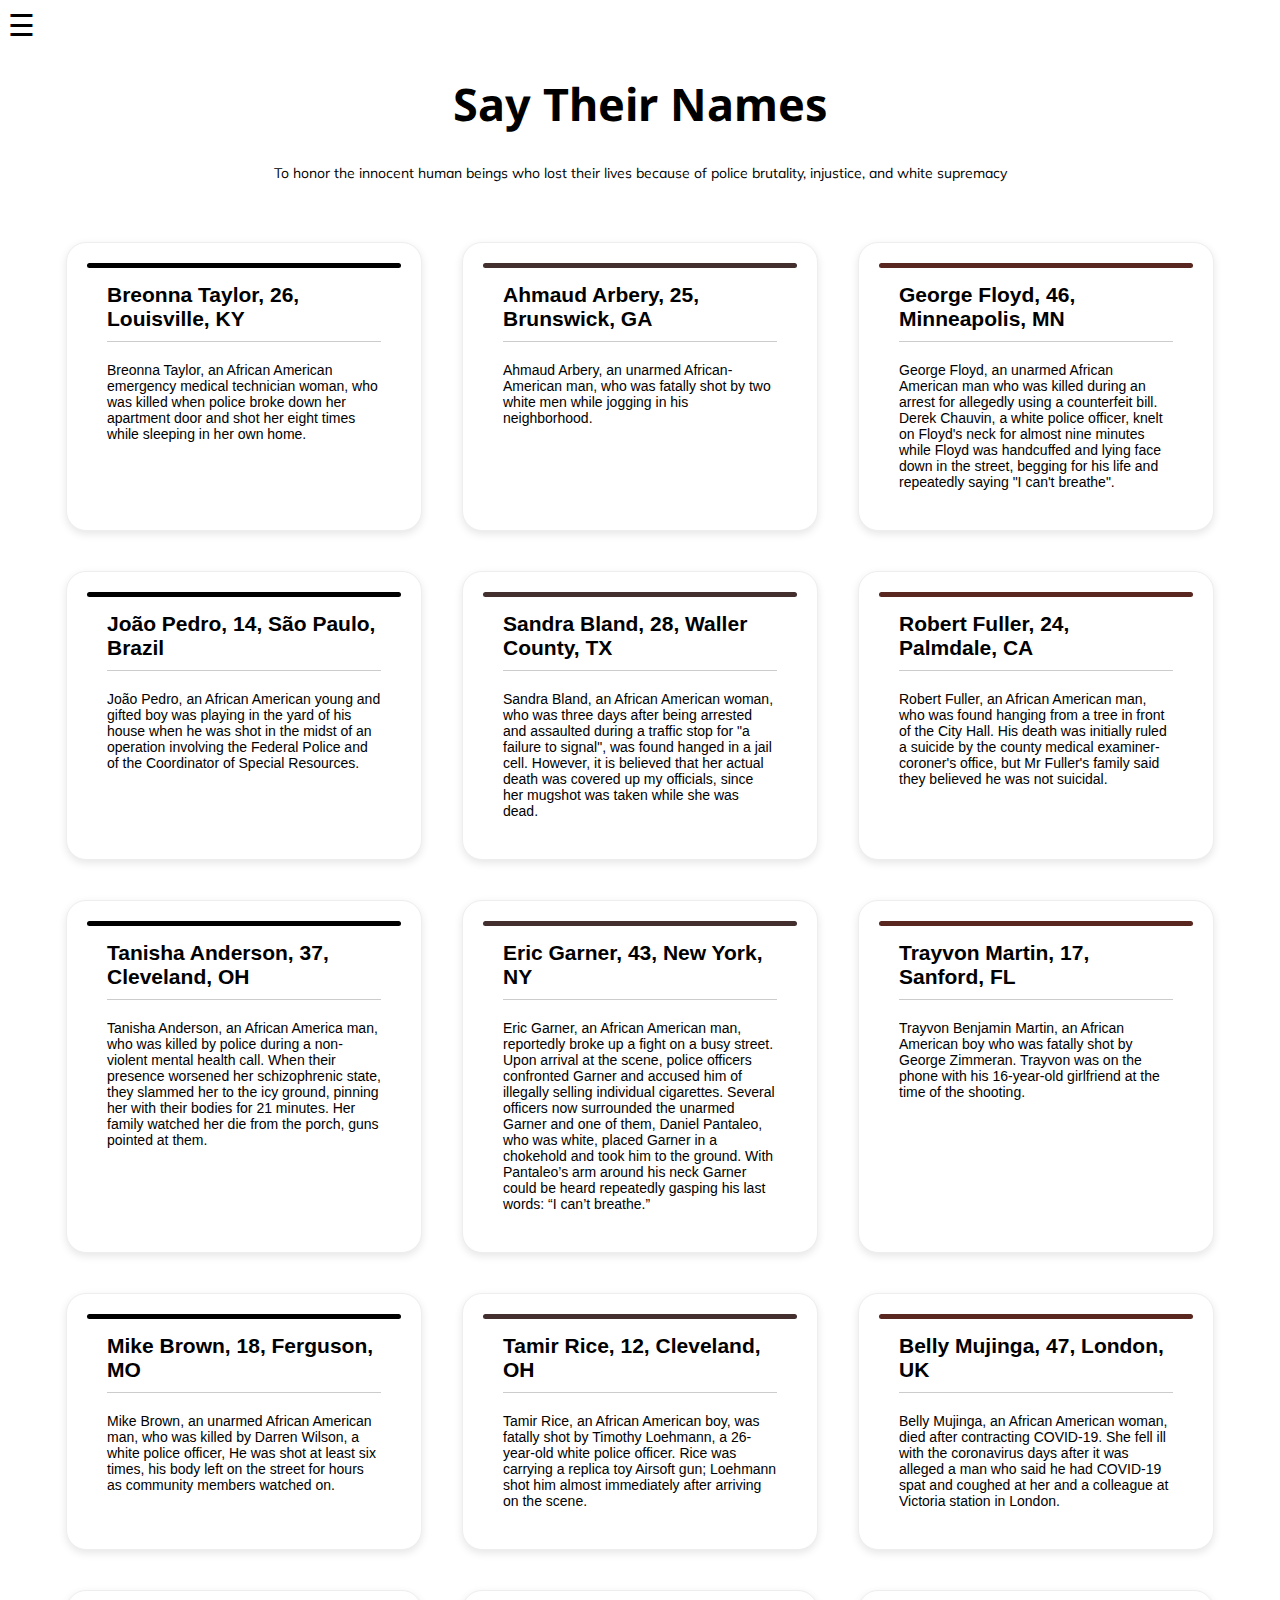
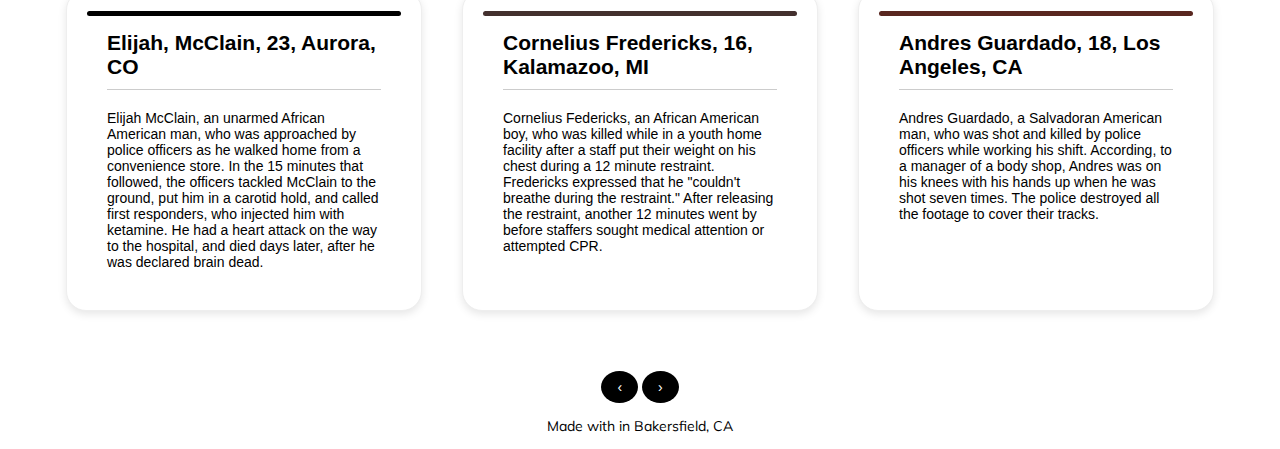
==== index.html @ b1ac7a6e "testing..." ====
<!DOCTYPE html>
<html>

<head>
  <meta charset="utf-8">
  <meta name="viewport" content="width=device-width">
  <meta name="viewport" content="width=device-width; initial-scale=1.0; maximum-scale=1.0; user-scalable=0;" />
  <meta name="viewport" content="width=device-width, initial-scale=1"> 
  <meta name="apple-mobile-web-app-capable" content="yes" />
  <link rel="icon" href="https://pluspng.com/img-png/circle-png-circle-png-hd-1600.png" type="image/png" sizes="16x16">
  <title>Say Their Names</title>
  <script src="script.js"></script>
  <link href="style.css" rel="stylesheet" type="text/css" />
  <link rel="stylesheet" href="https://cdnjs.cloudflare.com/ajax/libs/font-awesome/4.7.0/css/font-awesome.min.css">
  <link href="https://fonts.googleapis.com/css2?family=Noto+Sans:wght@700&display=swap" rel="stylesheet">
  <link href="https://fonts.googleapis.com/css2?family=Muli:wght@200&family=Noto+Sans&display=swap" rel="stylesheet">
  <link rel="stylesheet" type="text/css" href="//code.ionicframework.com/ionicons/2.0.1/css/ionicons.min.css" />
</head>

<body>
  <div id="mySidenav" class="sidenav">
    <a href="javascript:void(0)" class="closebtn" onclick="closeNav()">&times;</a>
    <a href="https://saytheirnames.in/index.html">Home</a>
    <a href="https://saytheirnames.in/education.html">Educational Resources</a>
    <a href="https://saytheirnames.in/social.html">Social Resources</a>
    <a href="https://saytheirnames.in/stickynote.html">How are you making a difference?</a>
  </div>

  <span style="font-size:30px;cursor:pointer" onclick="openNav()">&#9776; </span>

  <h1 id="title">Say Their Names</h1>
  <p id="description">To honor the innocent human beings who lost their lives because of police brutality, injustice, and white supremacy
  </p>

  <div class="main-container">
    <div class="card black">
      <h2>Breonna Taylor, 26, Louisville, KY</h2>
      <p>Breonna Taylor, an African American emergency medical technician woman, who was killed when police broke down her apartment door and shot her eight times while sleeping in her own home.</p>
    </div>
    <div class="card olive">
      <h2>Ahmaud Arbery, 25, Brunswick, GA</h2>
      <p>Ahmaud Arbery, an unarmed African-American man, who was fatally shot by two white men while jogging in his neighborhood.</p>
    </div>
    <div class="card sienna">
      <h2>George Floyd, 46, Minneapolis, MN</h2>
      <p>George Floyd, an unarmed African American man who was killed during an arrest for allegedly using a counterfeit bill. Derek Chauvin, a white police officer, knelt on Floyd's neck for almost nine minutes while Floyd was handcuffed and lying face down in the street, begging for his life and repeatedly saying "I can't breathe". </p>
    </div>
    <div class="card black">
      <h2>João Pedro, 14, São Paulo, Brazil</h2>
      <p>João Pedro, an African American young and gifted boy was playing in the yard of his house when he was shot in the midst of an operation involving the Federal Police and of the Coordinator of Special Resources.</p>
    </div>
    <div class="card olive">
      <h2>Sandra Bland, 28, Waller County, TX</h2>
      <p>Sandra Bland, an African American woman, who was three days after being arrested and assaulted during a traffic stop for "a failure to signal", was found hanged in a jail cell. However, it is believed that her actual death was covered up my officials, since her mugshot was taken while she was dead.</p>
    </div>
    <div class="card sienna">
      <h2>Robert Fuller, 24, Palmdale, CA</h2>
      <p>Robert Fuller, an African American man, who was found hanging from a tree in front of the City Hall. His death was initially ruled a suicide by the county medical examiner-coroner's office, but Mr Fuller's family said they believed he was not suicidal.</p>
    </div>
    <div class="card black">
      <h2>Tanisha Anderson, 37, Cleveland, OH</h2>
      <p>Tanisha Anderson, an African America man, who was killed by police during a non-violent mental health call. When their presence worsened her schizophrenic state, they slammed her to the icy ground, pinning her with their bodies for 21 minutes. Her family watched her die from the porch, guns pointed at them.</p>
    </div>
    <div class="card olive">
      <h2>Eric Garner, 43, New York, NY</h2>
      <p>Eric Garner, an African American man, reportedly broke up a fight on a busy street. Upon arrival at the scene, police officers confronted Garner and accused him of illegally selling individual cigarettes. Several officers now surrounded the unarmed Garner and one of them, Daniel Pantaleo, who was white, placed Garner in a chokehold and took him to the ground. With Pantaleo’s arm around his neck Garner could be heard repeatedly gasping his last words: “I can’t breathe.”</p>
    </div>
    <div class="card sienna">
      <h2>Trayvon Martin, 17, Sanford, FL</h2>
      <p>Trayvon Benjamin Martin, an African American boy who was fatally shot by George Zimmeran. Trayvon was on the phone with his 16-year-old girlfriend at the time of the shooting.</p>
    </div>
     <div class="card black">
      <h2>Mike Brown, 18, Ferguson, MO</h2>
      <p>Mike Brown, an unarmed African American man, who was killed by Darren Wilson, a white police officer, He was shot at least six times, his body left on the street for hours as community members watched on.</p>
    </div>
     <div class="card olive">
      <h2>Tamir Rice, 12, Cleveland, OH</h2>
      <p>Tamir Rice, an African American boy, was fatally shot by Timothy Loehmann, a 26-year-old white police officer. Rice was carrying a replica toy Airsoft gun; Loehmann shot him almost immediately after arriving on the scene.</p>
    </div>
    <div class="card sienna">
      <h2>Belly Mujinga, 47, London, UK</h2>
      <p>Belly Mujinga, an African American woman, died after contracting COVID-19. She fell ill with the coronavirus days after it was alleged a man who said he had COVID-19 spat and coughed at her and a colleague at Victoria station in London.</p>
    </div>
    <div class="card black">
      <h2>Elijah, McClain, 23, Aurora, CO</h2>
      <p>Elijah McClain, an unarmed African American man, who was approached by police officers as he walked home from a convenience store. In the 15 minutes that followed, the officers tackled McClain to the ground, put him in a carotid hold, and called first responders, who injected him with ketamine. He had a heart attack on the way to the hospital, and died days later, after he was declared brain dead.</p>
    </div>
     <div class="card olive">
      <h2>Cornelius Fredericks, 16, Kalamazoo, MI</h2>
      <p>Cornelius Federicks, an African American boy, who was killed while in a youth home facility after a staff put their weight on his chest during a 12 minute restraint. Fredericks expressed that he "couldn't breathe during the restraint." After releasing the restraint, another 12 minutes went by before staffers sought medical attention or attempted CPR.</p>
    </div>
    <div class="card sienna">
      <h2>Andres Guardado, 18, Los Angeles, CA</h2>
      <p>Andres Guardado, a Salvadoran American man, who was shot and killed by police officers while working his shift. According, to a manager of a body shop, Andres was on his knees with his hands up when he was shot seven times. The police destroyed all the footage to cover their tracks.</p>
    </div>
  </div>

  <div id="button">
    <a href="#" class="previous round">&#8249;</a>
  <a href="#" class="next round">&#8250;</a>
</div>
  <div id="footer">
    <p>Made with <i class="icon ion-heart"></i> in Bakersfield, CA</p>
  </div>

  </body>

</html>
---- style.css ----
#title {
  text-align: center;
  font-size: 45px;
  font-family: "Noto Sans", sans-serif;
}

#description {
  text-align: center;
  font-family: "Noto Sans", sans-serif;
  font-family: "Muli", sans-serif;
}


#footer {
  text-align: center;
  margin-left: auto;
  margin-right: auto;
  font-family: "Noto Sans", sans-serif;
  font-family: "Muli", sans-serif;
}

.sidenav {
  height: 100%;
  width: 0;
  position: fixed;
  z-index: 1;
  top: 0;
  left: 0;
  background-color: #111;
  overflow-x: hidden;
  transition: 0.5s;
  padding-top: 60px;
}

.sidenav a {
  padding: 8px 8px 8px 32px;
  text-decoration: none;
  font-size: 25px;
  font-family: "Noto Sans", sans-serif;
  font-family: "Muli", sans-serif;
  color: #818181;
  display: block;
  transition: 0.3s;
}

.sidenav a:hover {
  color: #f1f1f1;
}

.sidenav .closebtn {
  position: absolute;
  top: 0;
  right: 25px;
  font-size: 36px;
  margin-left: 50px;
}

@media screen and (max-height: 450px) {
  .sidenav {
    padding-top: 15px;
  }
  .sidenav a {
    font-size: 18px;
  }
}

* {
  box-sizing: border-box;
}
body {
  background-color: ;
  font-family: "Avenir Next", "Avenir", "Helvetica Neue", "Helvetica", "Arial",
    sans-serif;
  font-size: 14px;
}

.main-container {
  display: flex;
  flex-wrap: wrap;
  justify-content: center;
  margin: 40px auto;
  max-width: 1200px;
  width: 100%;
}

.card {
  background: #fff;
  border: 1px solid #eee;
  border-radius: 20px;
  box-shadow: 0 3px 8px rgba(0, 0, 0, 0.1);
  color: slate;
  cursor: pointer;
  flex-basis: calc(33% - 40px);
  margin: 20px;
  overflow: hidden;
  padding: 40px;
  position: relative;
  transition: 0.5s ease all;
}

.card:before {
  background: #fff;
  border-radius: 40px;
  height: 5px;
  content: "";
  left: 20px;
  position: absolute;
  right: 20px;
  top: 20px;
  transition: 0.5s ease all;
}

.card h2,
.card p {
  position: relative;
  z-index: 2;
}

.card h2 {
  border-bottom: 1px solid rgba(0, 0, 0, 0.2);
  box-shadow: 0 1px 0 rgba(255, 255, 255, 0.3);
  margin: 0 0 20px 0;
  padding: 0 0 10px 0;
}

.card p {
  margin: 10px 0 0;
}

.card.black:before {
  background-color: black;
}

.card.olive:before {
  background-color: #43302e;
}

.card.sienna:before {
  background-color: #592720;
}

.card:hover {
  border: 0;
  box-shadow: 0 8px 20px rgba(0, 0, 0, 0.3);
  color: #fff;
  transform: scale(1.05);
  z-index: 2;
}

.card:hover:before {
  border-radius: 20px;
  left: 0;
  height: 100%;
  right: 0;
  top: 0;
}

.card:hover h2,
.card:hover p {
  text-shadow: 2px 1px 3px rgba(0, 0, 0, 0.2);
}

.card.border:hover:before {
  border-radius: 16px;
  left: 8px;
  height: calc(100% - 16px);
  right: 8px;
  top: 8px;
}

@media (max-width: 1200px) {
  h1 {
    font-size: 30px;
  }
  .main-container {
    flex-direction: column;
    max-width: 600px;
  }
  .card {
    margin: 0 0 10px 0;
    width: 100%;
  }
}

#button {
  text-align: center;
  margin-left: auto;
  margin-right: auto;
}

a {
  text-decoration: none;
  display: inline-block;
  padding: 8px 16px;
}

a:hover {
  background-color: #ddd;
  color: black;
}

.previous {
  background-color: black;
  color: white;
}

.next {
  background-color: black;
  color: white;
}

.round {
  border-radius: 50%;
}
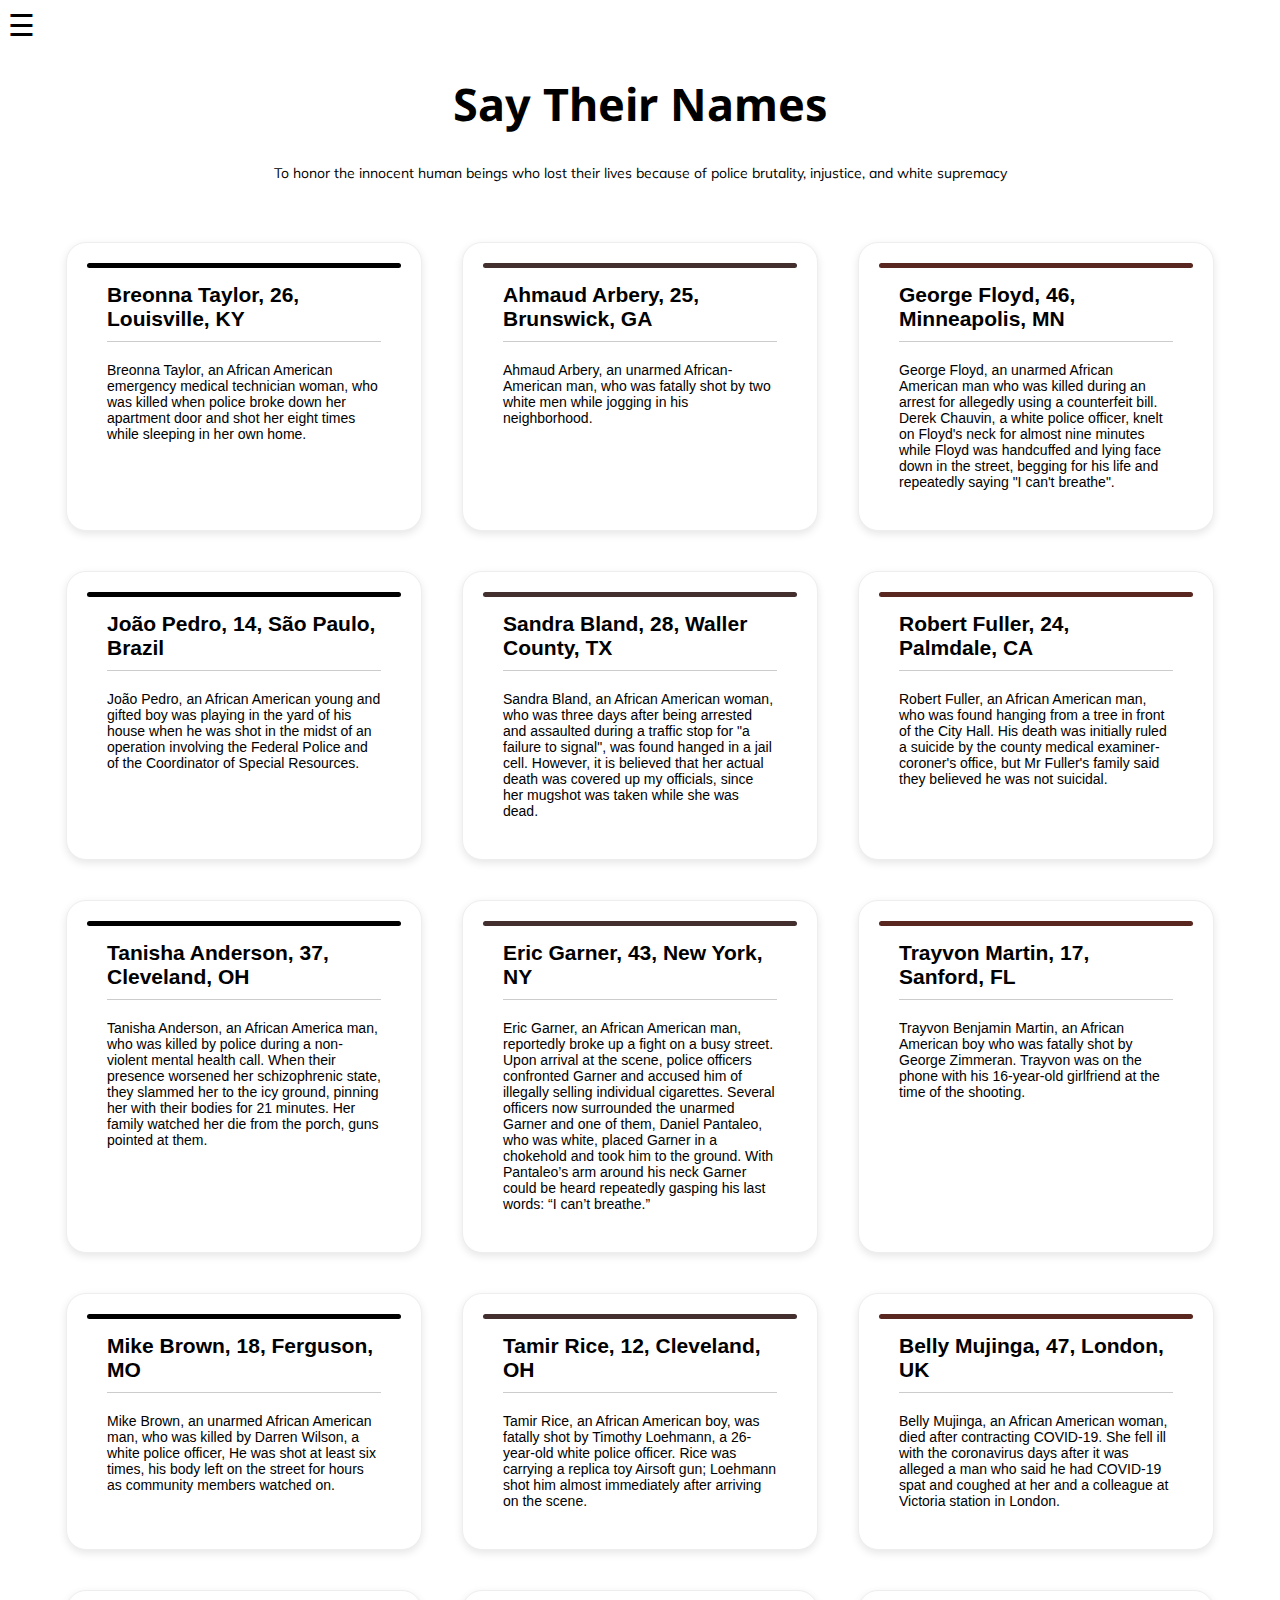
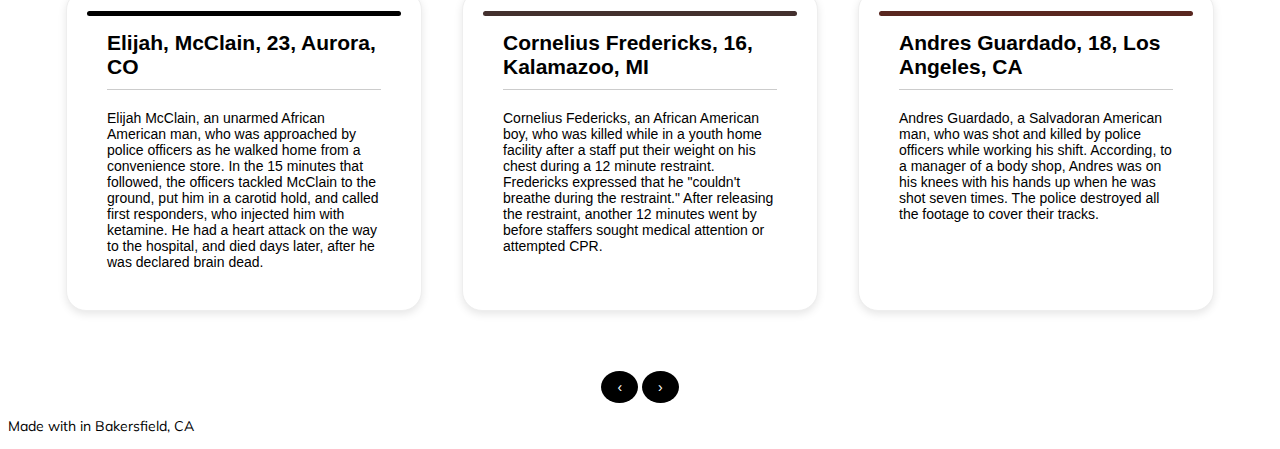
==== commit 12447ba9: "testing..." ====
--- a/index.html
+++ b/index.html
@@ -96,7 +96,7 @@
   </div>
 
   <div id="button">
-    <a href="#" class="previous round">&#8249;</a>
+    <a href="https://saytheirnames.in/index.html" class="previous round">&#8249;</a>
   <a href="#" class="next round">&#8250;</a>
 </div>
   <div id="footer">
--- a/style.css
+++ b/style.css
@@ -12,7 +12,6 @@
 
 
 #footer {
-  text-align: center;
   margin-left: auto;
   margin-right: auto;
   font-family: "Noto Sans", sans-serif;
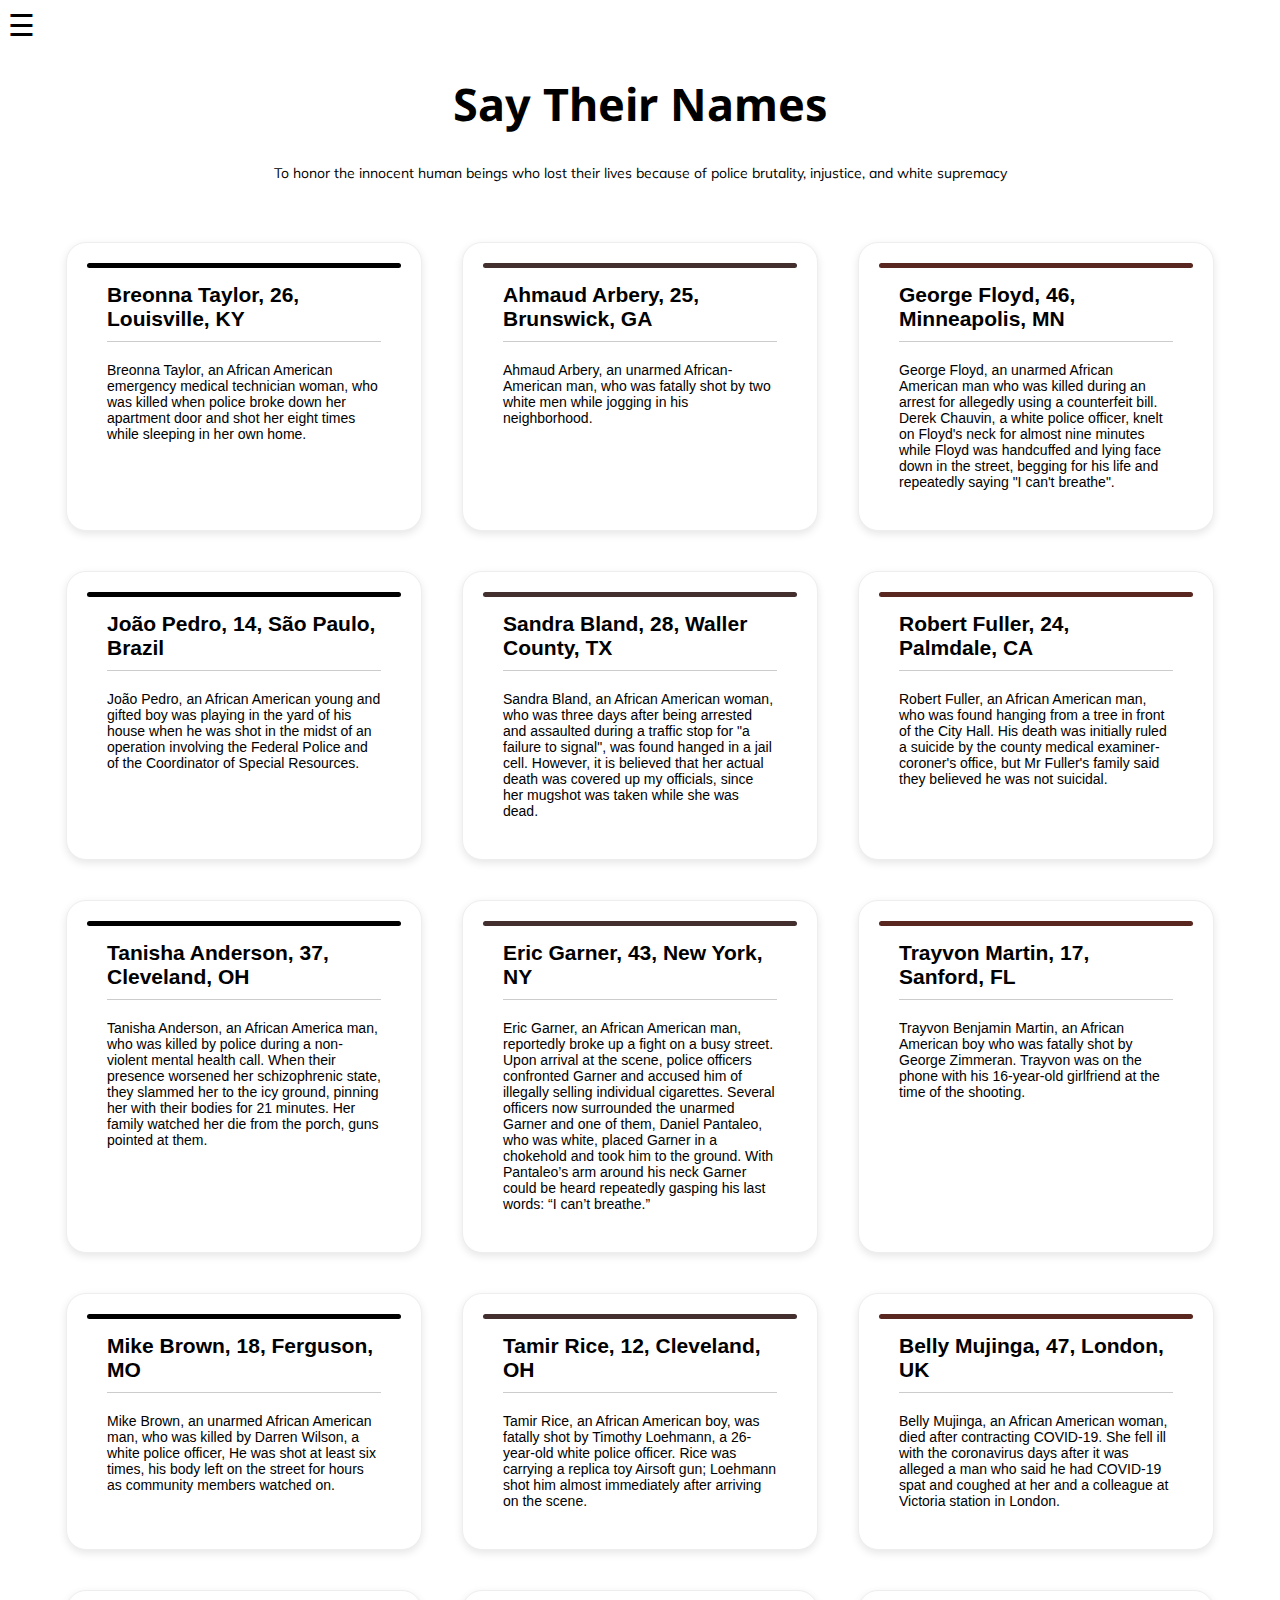
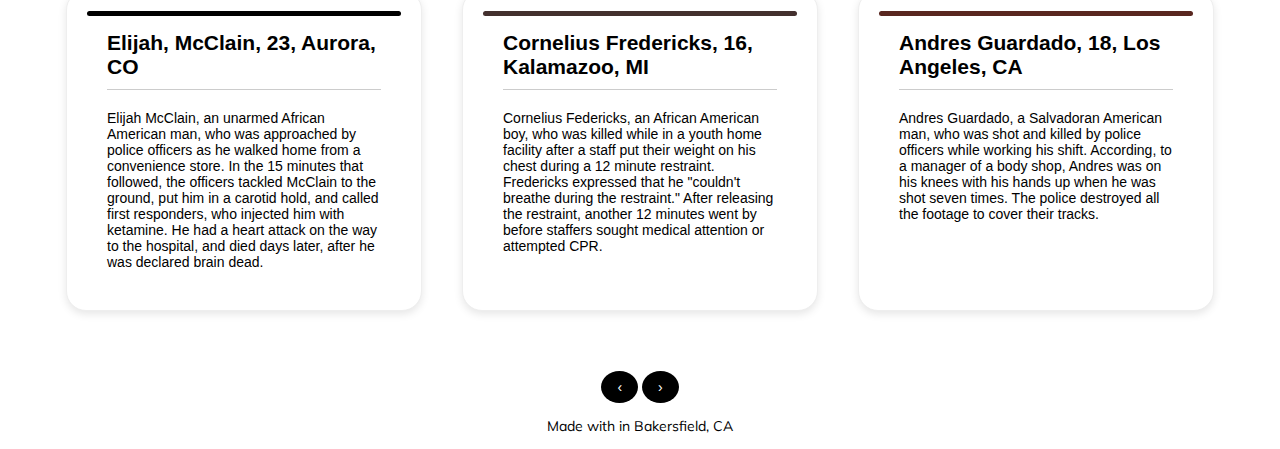
==== commit 1f5e2272: "viewport!" ====
--- a/index.html
+++ b/index.html
@@ -4,8 +4,6 @@
 <head>
   <meta charset="utf-8">
   <meta name="viewport" content="width=device-width">
-  <meta name="viewport" content="width=device-width; initial-scale=1.0; maximum-scale=1.0; user-scalable=0;" />
-  <meta name="viewport" content="width=device-width, initial-scale=1"> 
   <meta name="apple-mobile-web-app-capable" content="yes" />
   <link rel="icon" href="https://pluspng.com/img-png/circle-png-circle-png-hd-1600.png" type="image/png" sizes="16x16">
   <title>Say Their Names</title>
@@ -99,9 +97,9 @@
     <a href="https://saytheirnames.in/index.html" class="previous round">&#8249;</a>
   <a href="#" class="next round">&#8250;</a>
 </div>
-  <div id="footer">
-    <p>Made with <i class="icon ion-heart"></i> in Bakersfield, CA</p>
-  </div>
+ 
+  <p id="footer">Made with <i class="icon ion-heart"></i> in Bakersfield, CA</p>
+ 
 
   </body>
 
--- a/style.css
+++ b/style.css
@@ -12,6 +12,7 @@
 
 
 #footer {
+  text-align: center;
   margin-left: auto;
   margin-right: auto;
   font-family: "Noto Sans", sans-serif;
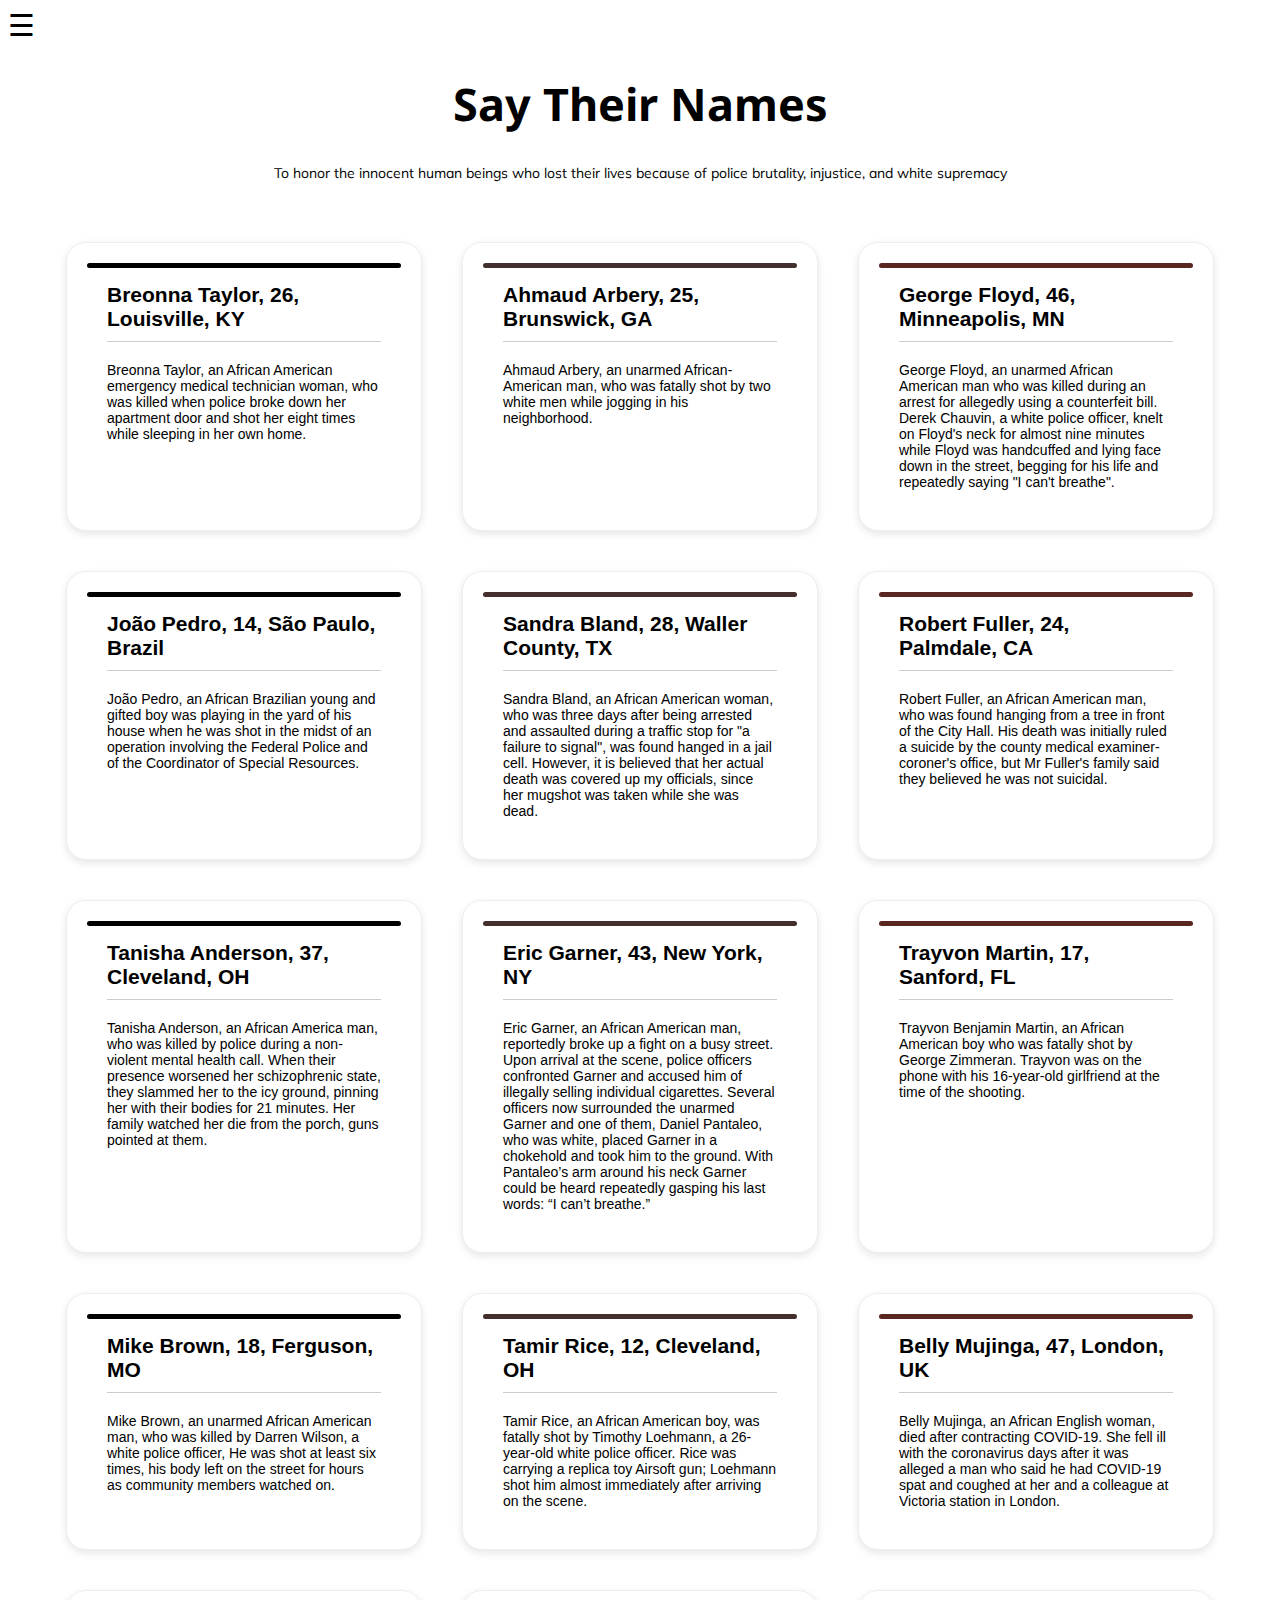
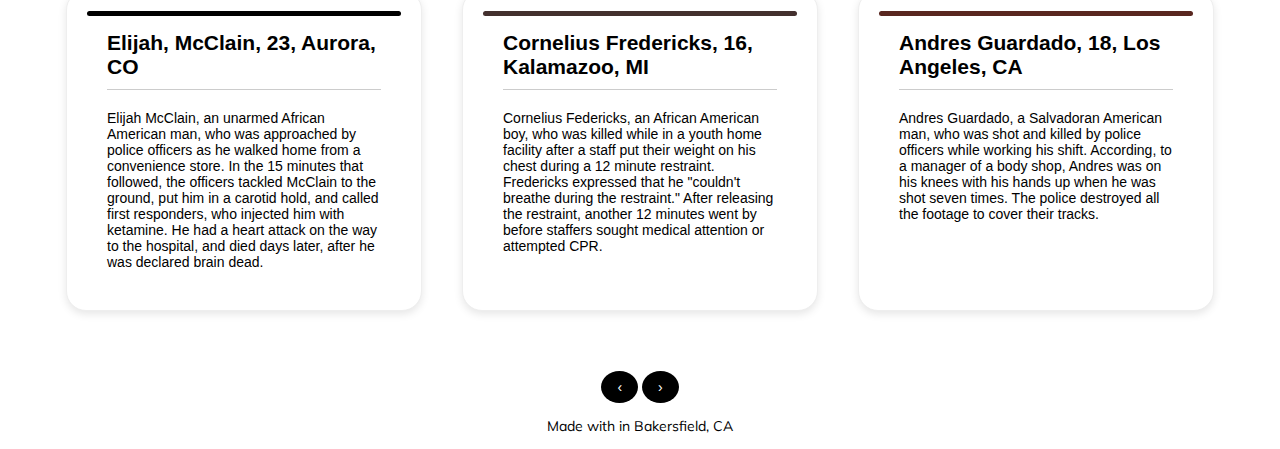
==== commit 934b53fa: "update" ====
--- a/index.html
+++ b/index.html
@@ -45,7 +45,7 @@
     </div>
     <div class="card black">
       <h2>João Pedro, 14, São Paulo, Brazil</h2>
-      <p>João Pedro, an African American young and gifted boy was playing in the yard of his house when he was shot in the midst of an operation involving the Federal Police and of the Coordinator of Special Resources.</p>
+      <p>João Pedro, an African Brazilian young and gifted boy was playing in the yard of his house when he was shot in the midst of an operation involving the Federal Police and of the Coordinator of Special Resources.</p>
     </div>
     <div class="card olive">
       <h2>Sandra Bland, 28, Waller County, TX</h2>
@@ -77,7 +77,7 @@
     </div>
     <div class="card sienna">
       <h2>Belly Mujinga, 47, London, UK</h2>
-      <p>Belly Mujinga, an African American woman, died after contracting COVID-19. She fell ill with the coronavirus days after it was alleged a man who said he had COVID-19 spat and coughed at her and a colleague at Victoria station in London.</p>
+      <p>Belly Mujinga, an African English woman, died after contracting COVID-19. She fell ill with the coronavirus days after it was alleged a man who said he had COVID-19 spat and coughed at her and a colleague at Victoria station in London.</p>
     </div>
     <div class="card black">
       <h2>Elijah, McClain, 23, Aurora, CO</h2>
@@ -95,7 +95,7 @@
 
   <div id="button">
     <a href="https://saytheirnames.in/index.html" class="previous round">&#8249;</a>
-  <a href="#" class="next round">&#8250;</a>
+  <a href="https://saytheirnames.in/victims.html" class="next round">&#8250;</a>
 </div>
  
   <p id="footer">Made with <i class="icon ion-heart"></i> in Bakersfield, CA</p>
--- a/style.css
+++ b/style.css
@@ -37,7 +37,6 @@
   text-decoration: none;
   font-size: 25px;
   font-family: "Noto Sans", sans-serif;
-  font-family: "Muli", sans-serif;
   color: #818181;
   display: block;
   transition: 0.3s;
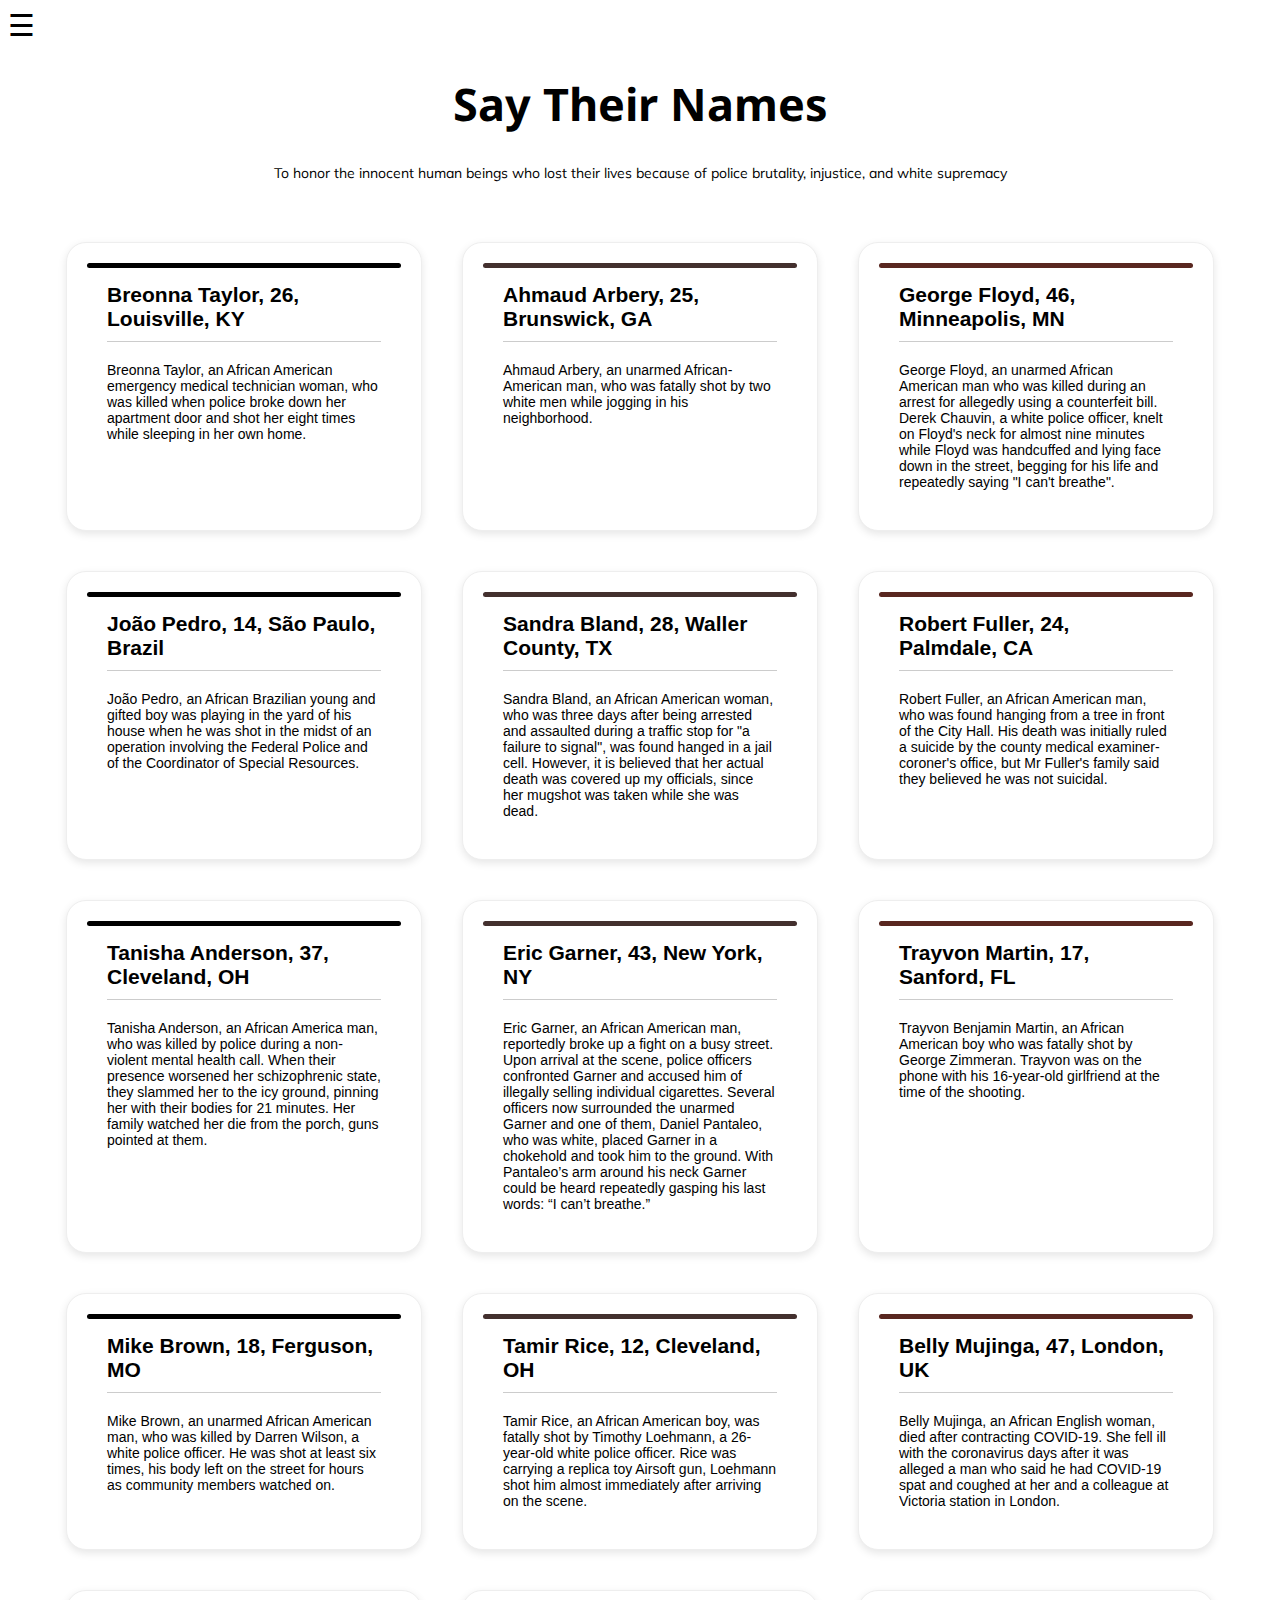
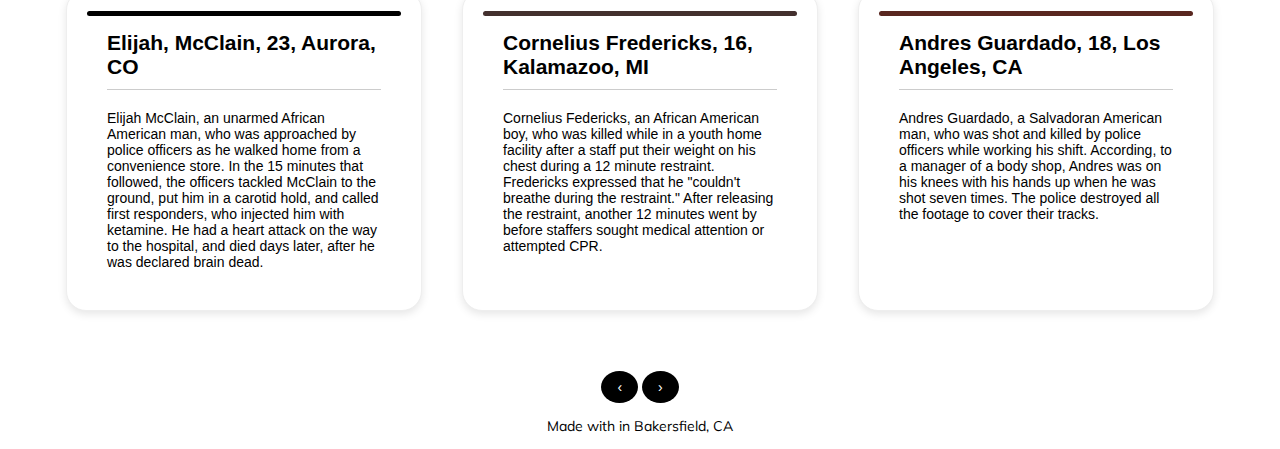
==== commit 054690b3: "changess..." ====
--- a/index.html
+++ b/index.html
@@ -69,11 +69,11 @@
     </div>
      <div class="card black">
       <h2>Mike Brown, 18, Ferguson, MO</h2>
-      <p>Mike Brown, an unarmed African American man, who was killed by Darren Wilson, a white police officer, He was shot at least six times, his body left on the street for hours as community members watched on.</p>
+      <p>Mike Brown, an unarmed African American man, who was killed by Darren Wilson, a white police officer. He was shot at least six times, his body left on the street for hours as community members watched on.</p>
     </div>
      <div class="card olive">
       <h2>Tamir Rice, 12, Cleveland, OH</h2>
-      <p>Tamir Rice, an African American boy, was fatally shot by Timothy Loehmann, a 26-year-old white police officer. Rice was carrying a replica toy Airsoft gun; Loehmann shot him almost immediately after arriving on the scene.</p>
+      <p>Tamir Rice, an African American boy, was fatally shot by Timothy Loehmann, a 26-year-old white police officer. Rice was carrying a replica toy Airsoft gun, Loehmann shot him almost immediately after arriving on the scene.</p>
     </div>
     <div class="card sienna">
       <h2>Belly Mujinga, 47, London, UK</h2>
